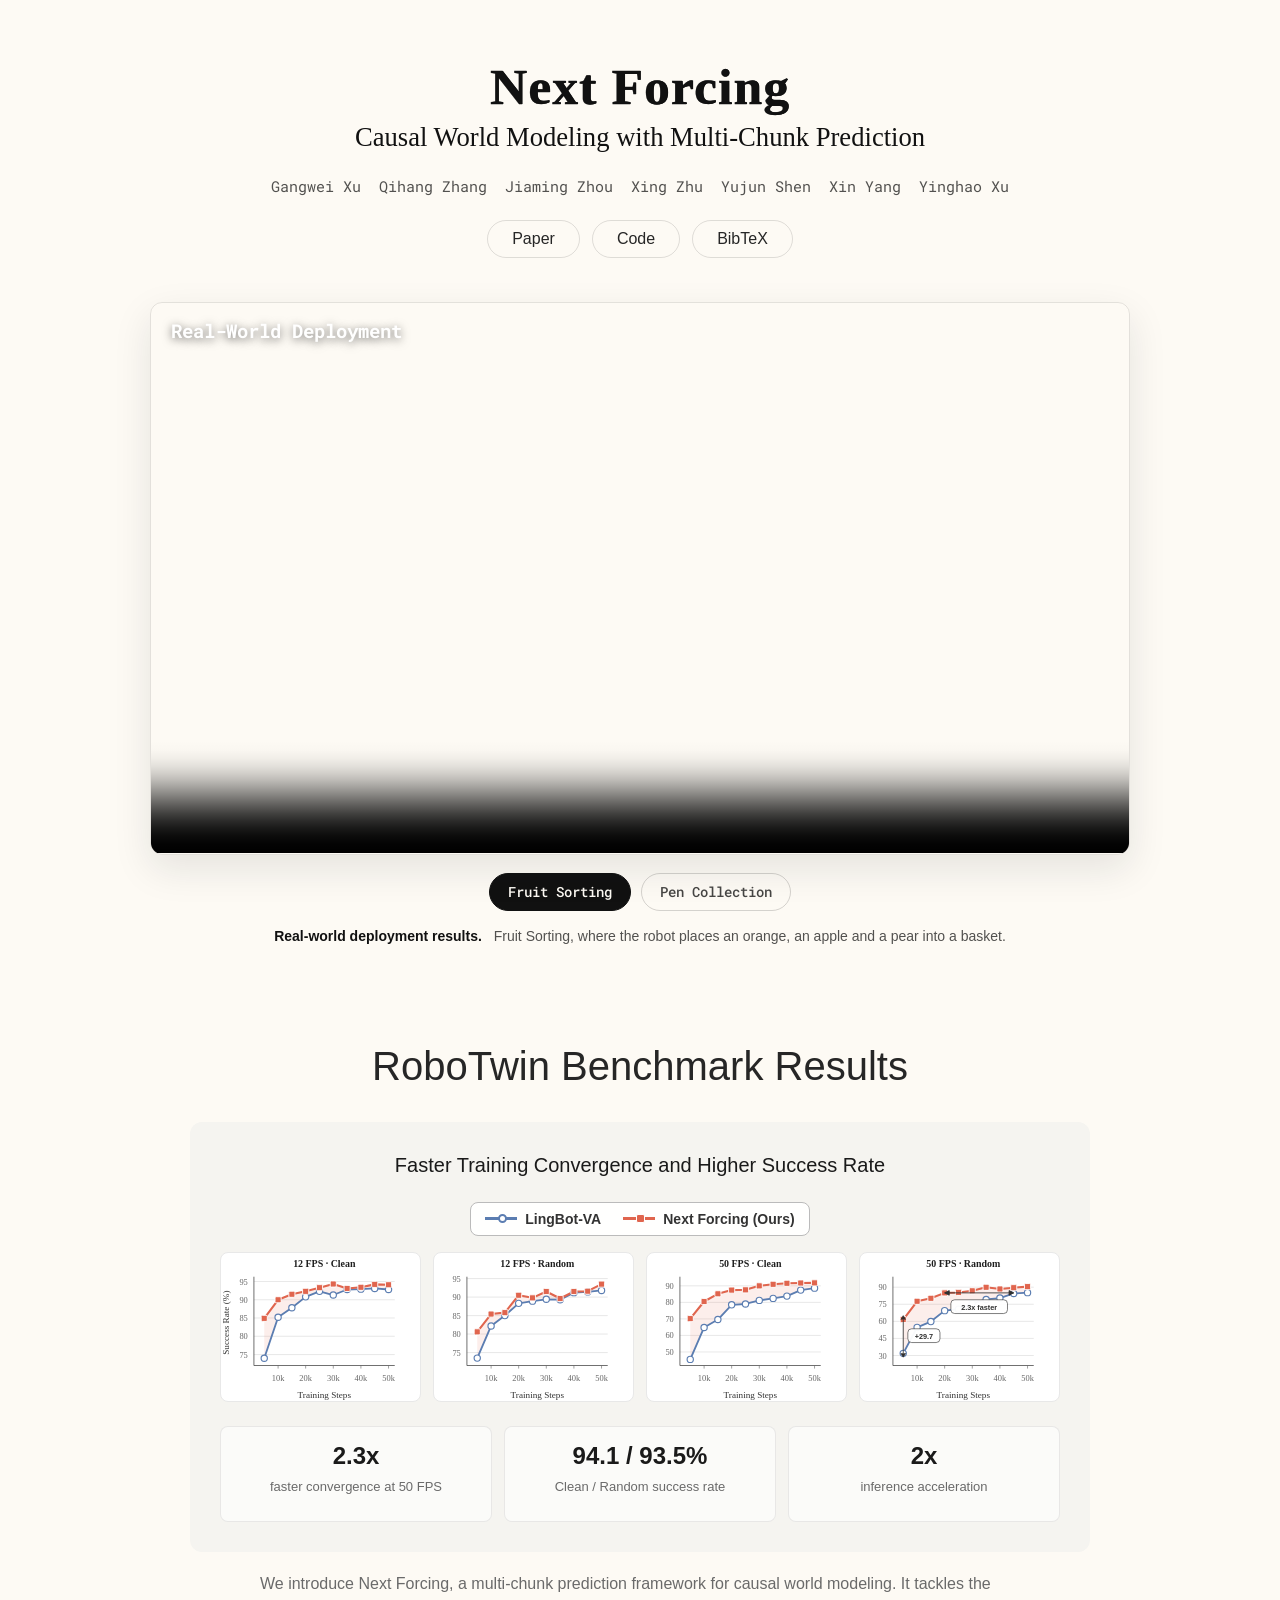
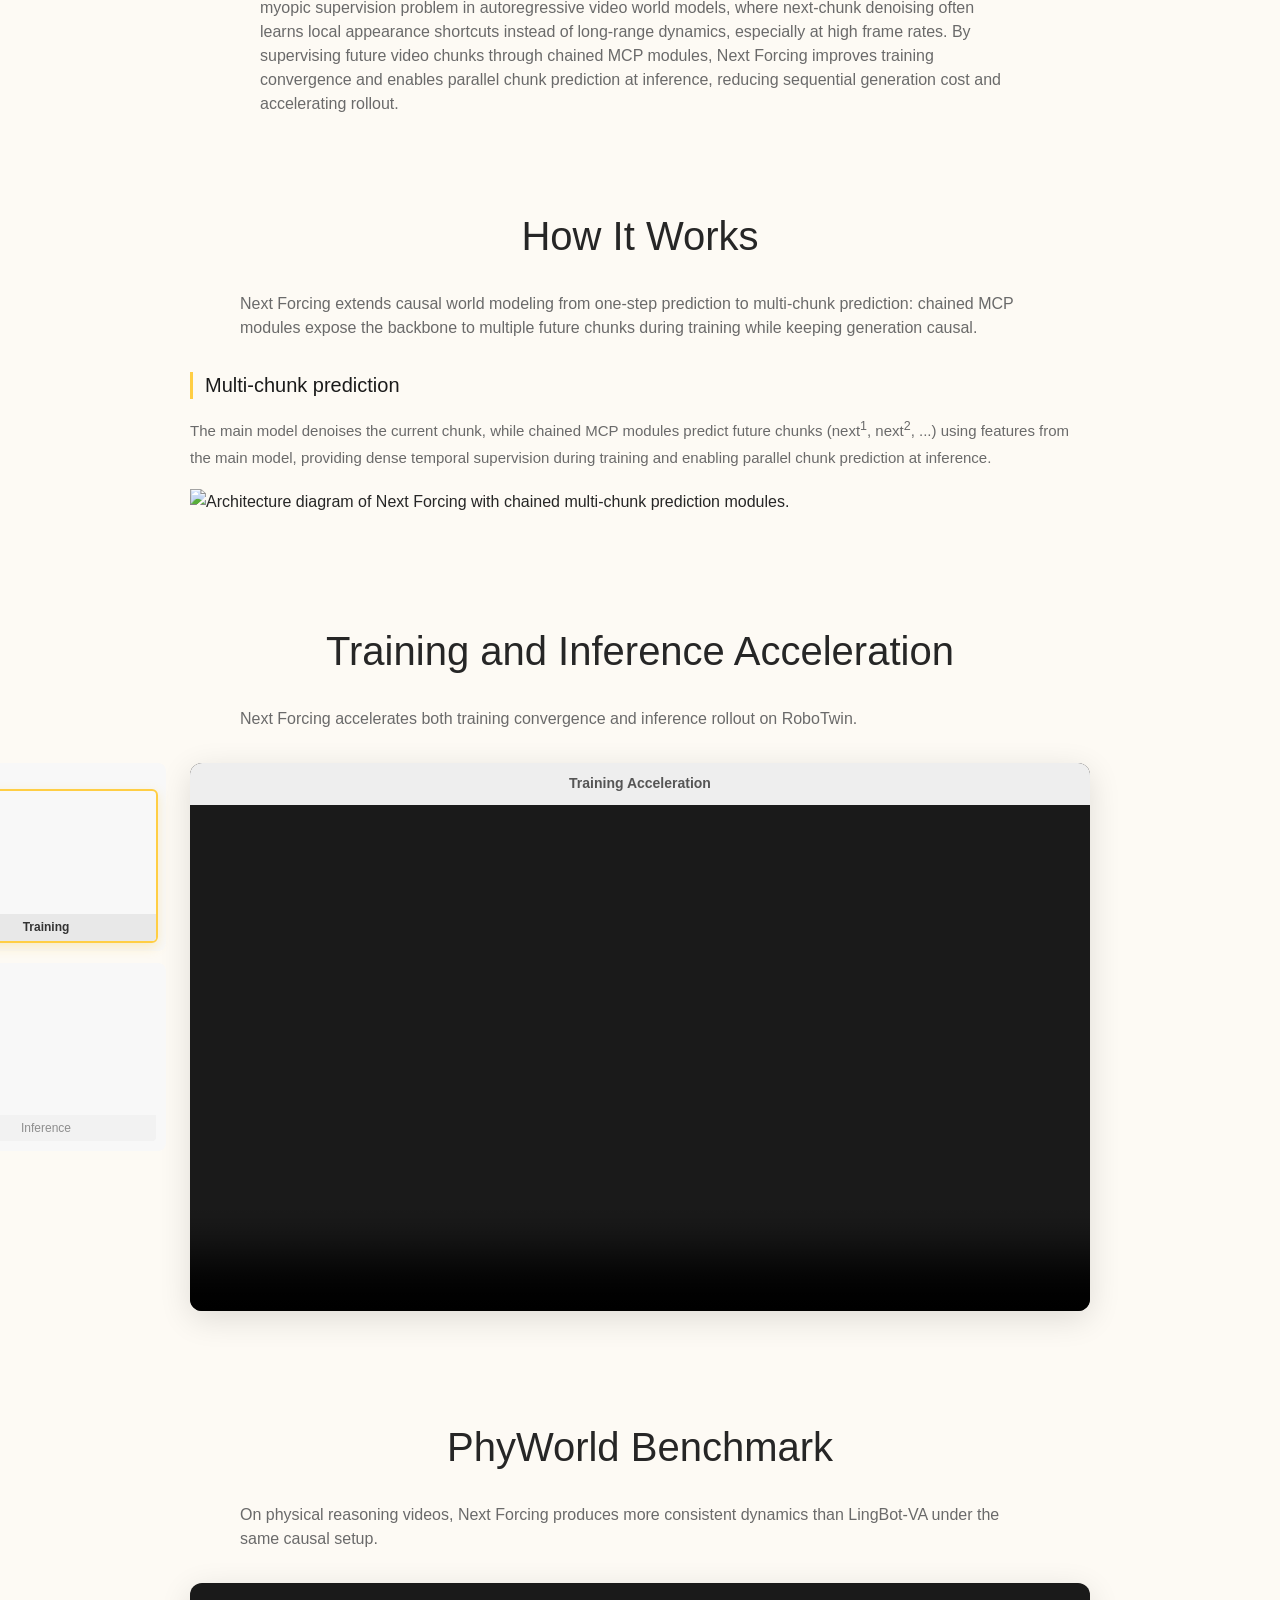
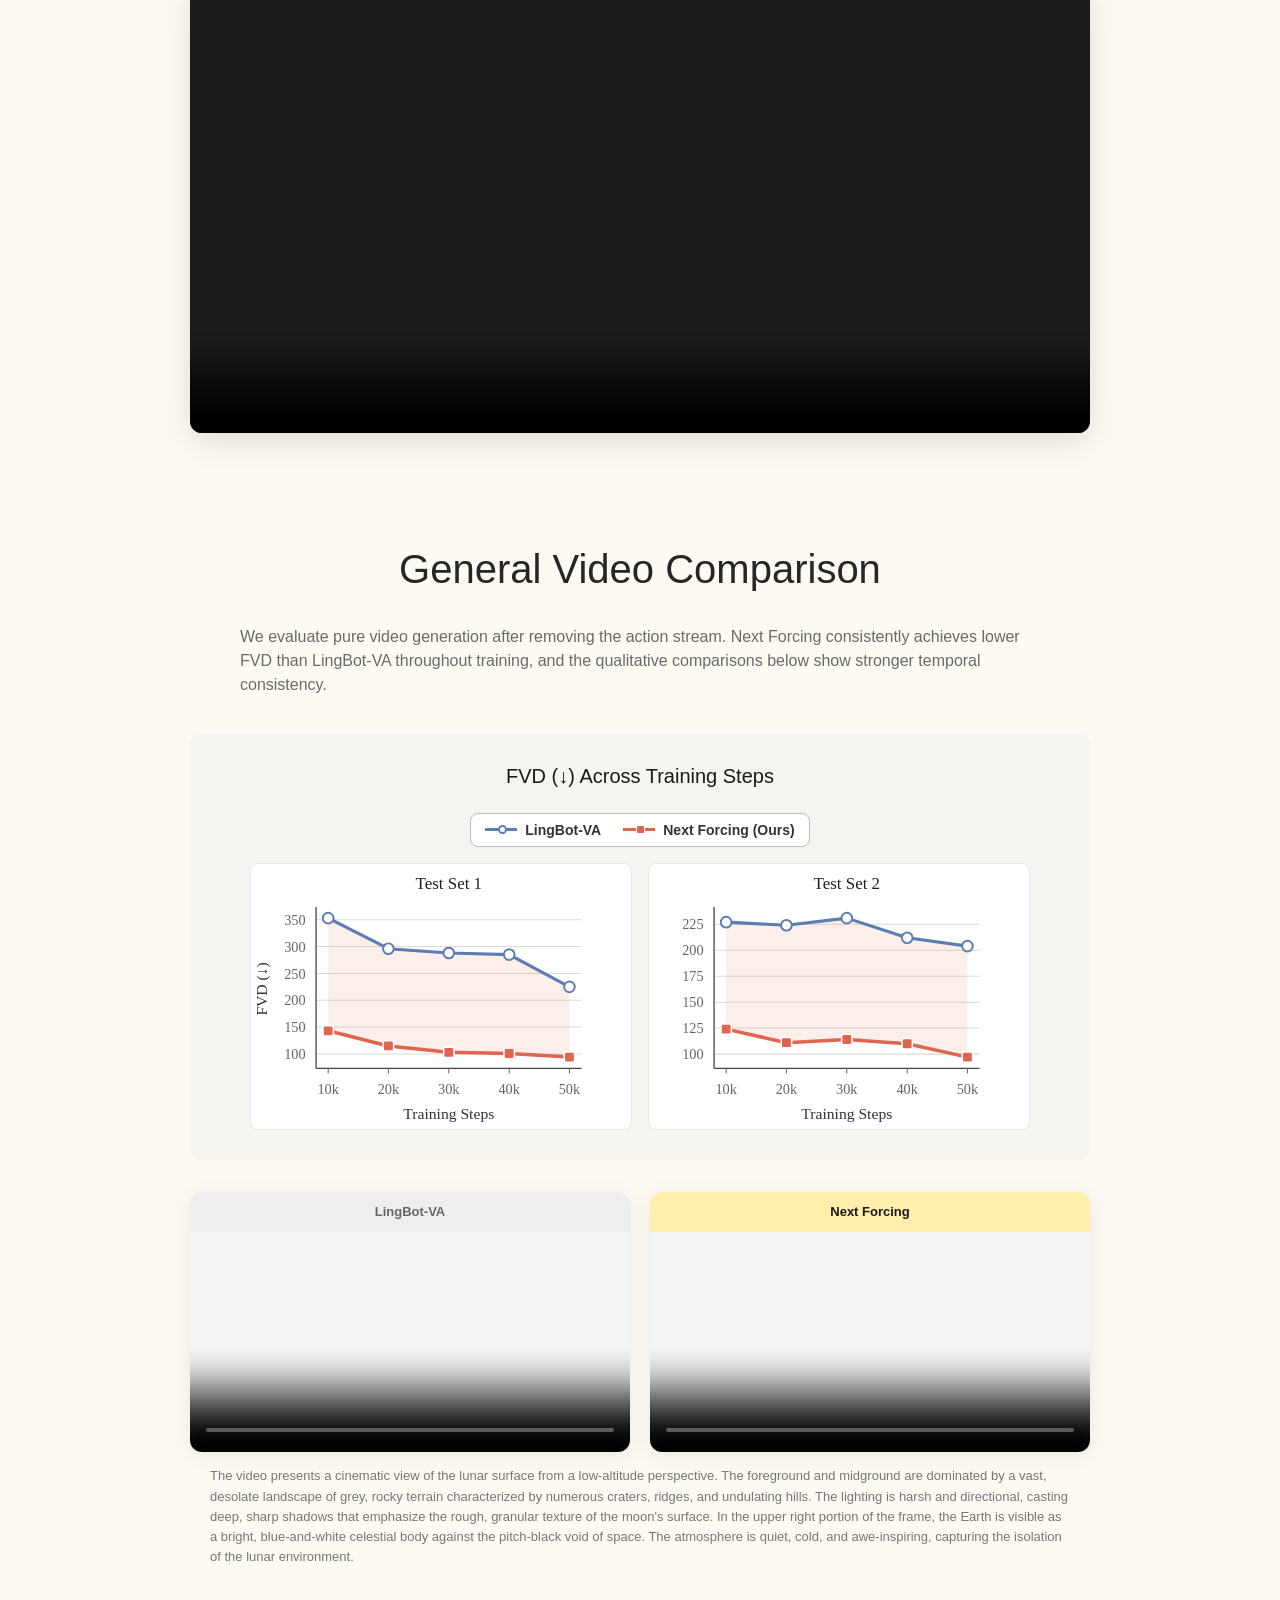
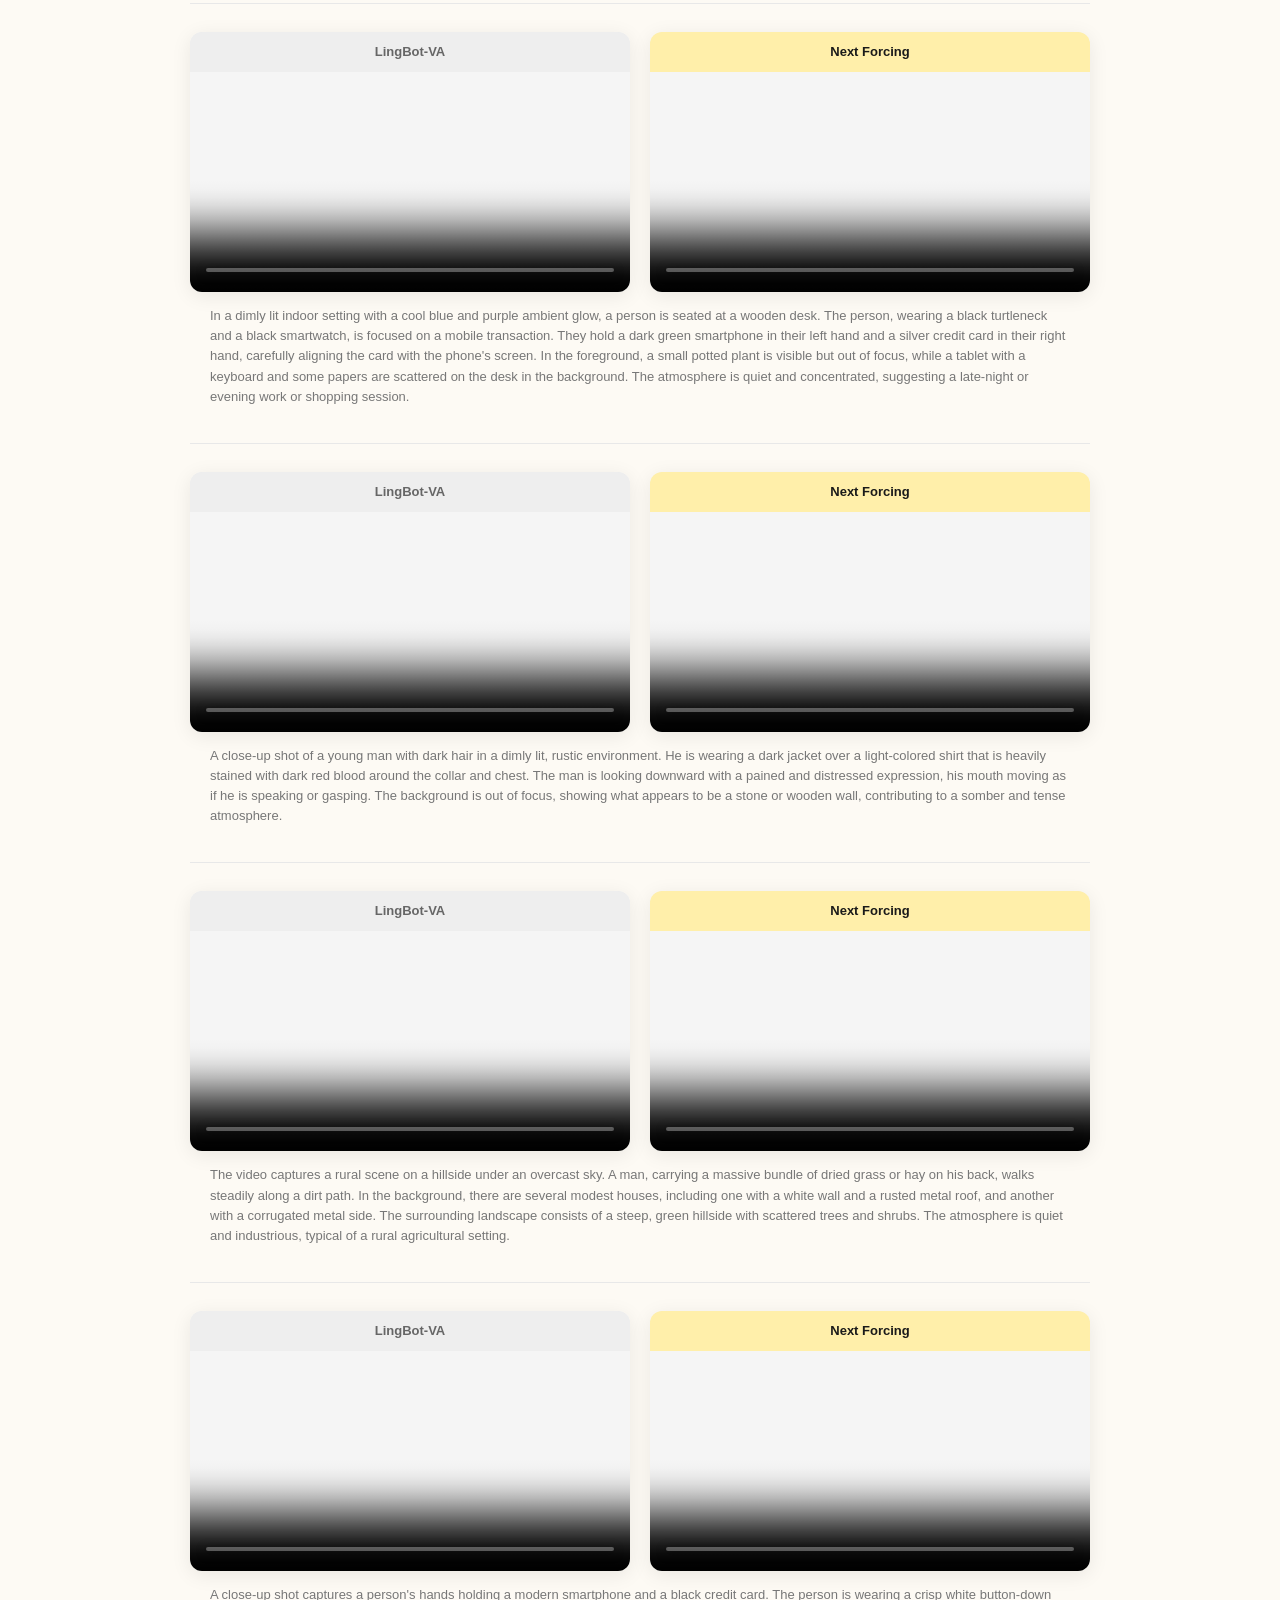
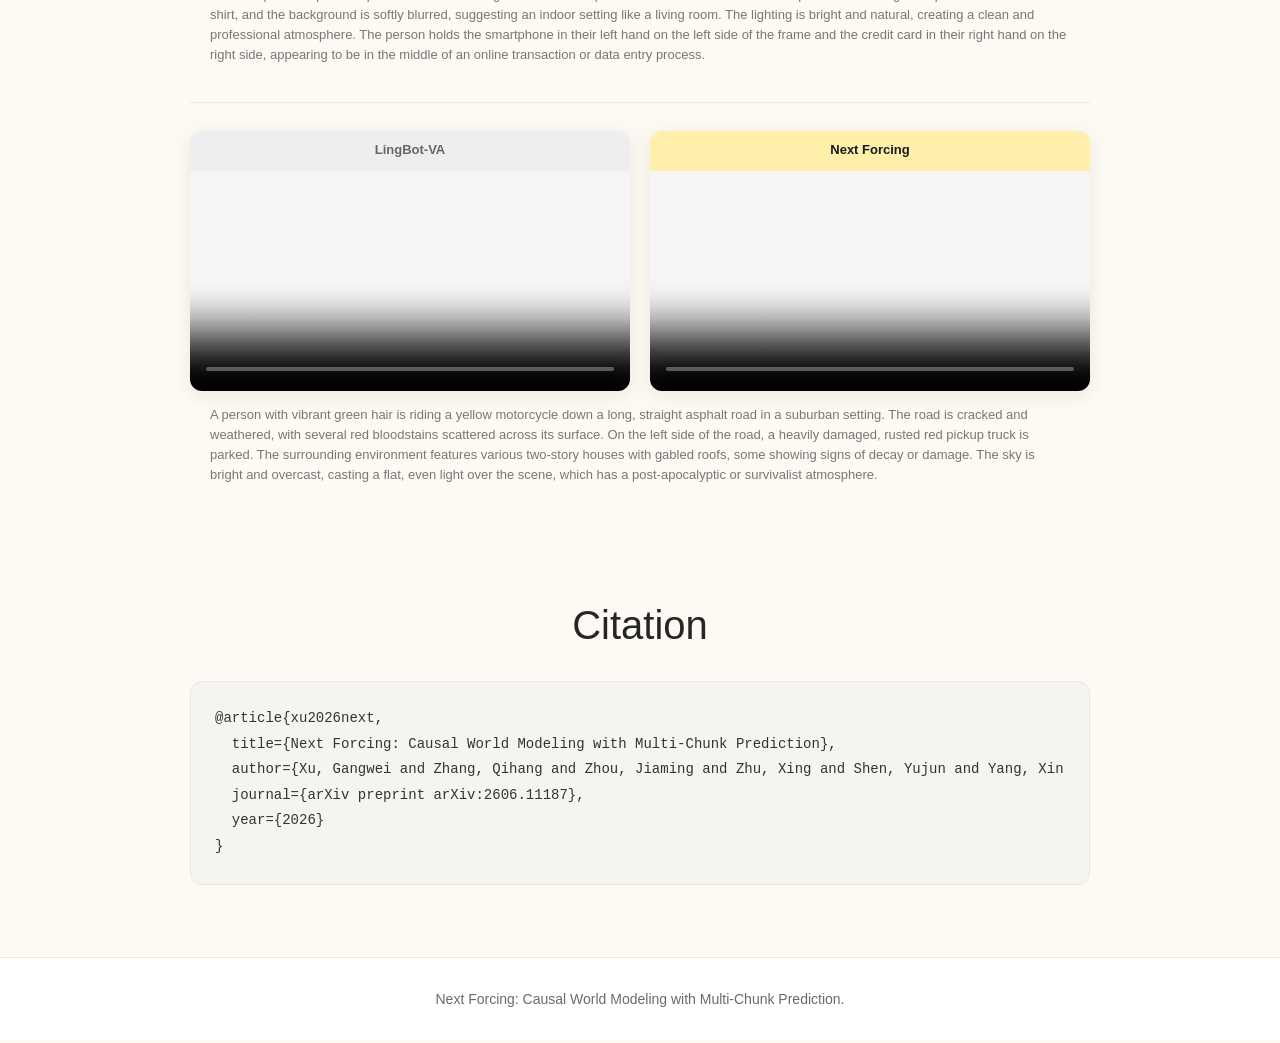
==== docs/index.html @ 6bb1e26f "Add files via upload" ====
<!doctype html>
<html lang="en">
<head>
  <meta charset="utf-8">
  <meta name="viewport" content="width=device-width, initial-scale=1">
  <title>Next Forcing: Causal World Modeling with Multi-Chunk Prediction</title>
  <meta name="description" content="Project page for Next Forcing, a multi-chunk prediction framework for causal world modeling.">
  <link rel="icon" type="image/png" href="assets/favicon.png?v=2">
  <link rel="apple-touch-icon" href="assets/favicon.png?v=2">
  <link rel="preconnect" href="https://fonts.googleapis.com">
  <link rel="preconnect" href="https://fonts.gstatic.com" crossorigin>
  <link href="https://fonts.googleapis.com/css2?family=Roboto+Mono:wght@300;400;500;600;700&display=swap" rel="stylesheet">
  <link rel="stylesheet" href="styles.css">
</head>
<body>
  <main id="top">
    <section class="hero">
      <div class="hero-shell">
        <div class="hero-copy">
          <h1 class="hero-title" aria-label="Next Forcing: Causal World Modeling with Multi-Chunk Prediction">
            <span class="hero-title-main">Next Forcing</span>
            <span class="hero-title-sub">Causal World Modeling with Multi-Chunk Prediction</span>
          </h1>
          <p class="hero-authors">
            <a href="https://gangweix.github.io/" target="_blank" rel="noopener noreferrer">Gangwei Xu</a>
            <a href="https://zqh0253.github.io/" target="_blank" rel="noopener noreferrer">Qihang Zhang</a>
            <a href="https://jiaming-zhou.github.io/" target="_blank" rel="noopener noreferrer">Jiaming Zhou</a>
            <a href="https://scholar.google.com/citations?user=Hnh87z4AAAAJ&amp;hl=en" target="_blank" rel="noopener noreferrer">Xing Zhu</a>
            <a href="https://shenyujun.github.io/" target="_blank" rel="noopener noreferrer">Yujun Shen</a>
            <a href="https://sites.google.com/view/xinyang/home" target="_blank" rel="noopener noreferrer">Xin Yang</a>
            <a href="https://justimyhxu.github.io/" target="_blank" rel="noopener noreferrer">Yinghao Xu</a>
          </p>
          <div class="hero-links" aria-label="Project links">
            <a class="nav-button" href="https://arxiv.org/pdf/2606.11187" target="_blank" rel="noopener noreferrer">Paper</a>
            <a class="nav-button" href="https://github.com/gangweix/next-forcing" target="_blank" rel="noopener noreferrer">Code</a>
            <a class="nav-button" href="#citation">BibTeX</a>
          </div>
        </div>
      </div>
    </section>

    <section class="feature-section realworld-section" id="real-world-demos">
      <div class="realworld-demo-shell">
        <figure class="realworld-demo-figure">
          <div class="realworld-video-frame">
            <div class="realworld-video-label">Real-World Deployment</div>
            <video id="realworld-demo-video" controls muted autoplay loop playsinline preload="metadata" poster="assets/posters/fruit_sorting.jpg">
              <source src="assets/videos/fruit_sorting.mp4" type="video/mp4">
            </video>
          </div>
          <figcaption class="realworld-caption">
            <div class="realworld-tabs" role="tablist" aria-label="Real-world demo selector">
              <button class="realworld-tab active" type="button" role="tab" aria-selected="true"
                data-video-src="assets/videos/fruit_sorting.mp4"
                data-video-poster="assets/posters/fruit_sorting.jpg"
                data-demo-description="Fruit Sorting, where the robot places an orange, an apple and a pear into a basket.">
                Fruit Sorting
              </button>
              <button class="realworld-tab" type="button" role="tab" aria-selected="false"
                data-video-src="assets/videos/pen_collection.mp4"
                data-video-poster="assets/posters/pen_collection.jpg"
                data-demo-description="Pen Collection, where the robot sequentially places three pens from the table into a cup.">
                Pen Collection
              </button>
            </div>
            <p>
              <span class="realworld-caption-lead">Real-world deployment results.</span>
              <span id="realworld-task-description">Fruit Sorting, where the robot places an orange, an apple and a pear into a basket.</span>
            </p>
          </figcaption>
        </figure>
      </div>
    </section>

    <section class="feature-section" id="results">
      <h2 class="section-title">RoboTwin Benchmark Results</h2>
      <div class="chart-container">
        <div class="chart-label">Faster Training Convergence and Higher Success Rate</div>
        <div class="native-curves" id="robotwin-curve-chart" role="img" aria-label="Training convergence curves comparing Next Forcing and LingBot-VA on RoboTwin."></div>
        <div class="metric-row" aria-label="RoboTwin summary metrics">
          <div>
            <strong>2.3x</strong>
            <span>faster convergence at 50 FPS</span>
          </div>
          <div>
            <strong>94.1 / 93.5%</strong>
            <span>Clean / Random success rate</span>
          </div>
          <div>
            <strong>2x</strong>
            <span>inference acceleration</span>
          </div>
        </div>
      </div>
      <p class="intro-text">
        We introduce Next Forcing, a multi-chunk prediction framework for causal world modeling. It tackles the myopic supervision problem in autoregressive video world models, where next-chunk denoising often learns local appearance shortcuts instead of long-range dynamics, especially at high frame rates. By supervising future video chunks through chained MCP modules, Next Forcing improves training convergence and enables parallel chunk prediction at inference, reducing sequential generation cost and accelerating rollout.
      </p>
    </section>

    <section class="feature-section" id="method">
      <h2 class="section-title">How It Works</h2>
      <p class="section-description">
        Next Forcing extends causal world modeling from one-step prediction to multi-chunk prediction: chained MCP modules expose the backbone to multiple future chunks during training while keeping generation causal.
      </p>

      <div class="howitworks-content">
        <div class="howitworks-subsection">
          <h3 class="howitworks-subtitle">Multi-chunk prediction</h3>
          <p class="howitworks-text">
            The main model denoises the current chunk, while chained MCP modules predict future chunks (next<sup>1</sup>, next<sup>2</sup>, ...) using features from the main model, providing dense temporal supervision during training and enabling parallel chunk prediction at inference.
          </p>
          <figure class="method-figure">
            <img src="assets/figures/next-forcing.png" alt="Architecture diagram of Next Forcing with chained multi-chunk prediction modules.">
          </figure>
        </div>
      </div>
    </section>

    <section class="feature-section" id="robotwin-demos">
      <h2 class="section-title">Training and Inference Acceleration</h2>
      <p class="section-description">
        Next Forcing accelerates both training convergence and inference rollout on RoboTwin.
      </p>

      <div class="video-carousel-side" id="robotwin-carousel">
        <div class="carousel-sidebar" aria-label="RoboTwin video selector">
          <div class="sidebar-category">
            <div class="sidebar-category-title">Training</div>
            <button class="sidebar-thumb active" type="button"
              data-video-src="assets/videos/robotwin-training.mp4"
              data-video-poster="assets/posters/robotwin-training.jpg"
              data-main-title="Training Acceleration">
              <video src="assets/videos/robotwin-training.mp4" autoplay loop muted playsinline preload="metadata" poster="assets/posters/robotwin-training.jpg"></video>
              <span class="sidebar-thumb-label">Training</span>
            </button>
          </div>
          <div class="sidebar-category">
            <div class="sidebar-category-title">Inference</div>
            <button class="sidebar-thumb" type="button"
              data-video-src="assets/videos/robotwin-inference.mp4"
              data-video-poster="assets/posters/robotwin-inference.jpg"
              data-main-title="Inference Acceleration">
              <video src="assets/videos/robotwin-inference.mp4" autoplay loop muted playsinline preload="metadata" poster="assets/posters/robotwin-inference.jpg"></video>
              <span class="sidebar-thumb-label">Inference</span>
            </button>
          </div>
        </div>

        <div class="carousel-main-side">
          <div class="video-caption" id="robotwin-main-title">Training Acceleration</div>
          <video id="robotwin-main-video" controls muted autoplay loop playsinline preload="metadata" poster="assets/posters/robotwin-training.jpg">
            <source src="assets/videos/robotwin-training.mp4" type="video/mp4">
          </video>
        </div>
      </div>
    </section>

    <section class="feature-section" id="phyworld">
      <h2 class="section-title">PhyWorld Benchmark</h2>
      <p class="section-description">
        On physical reasoning videos, Next Forcing produces more consistent dynamics than LingBot-VA under the same causal setup.
      </p>
      <div class="single-video-container">
        <video controls muted autoplay loop playsinline preload="metadata" poster="assets/posters/phyworld-benchmark-comparison.jpg">
          <source src="assets/videos/phyworld-benchmark-comparison.mp4" type="video/mp4">
        </video>
      </div>
    </section>

    <section class="feature-section" id="general-video">
      <h2 class="section-title">General Video Comparison</h2>
      <p class="section-description">
        We evaluate pure video generation after removing the action stream. Next Forcing consistently achieves lower FVD than LingBot-VA throughout training, and the qualitative comparisons below show stronger temporal consistency.
      </p>

      <div class="chart-container">
        <div class="chart-label">FVD (&darr;) Across Training Steps</div>
        <div class="native-curves native-curves-fvd" id="fvd-curve-chart" role="img" aria-label="FVD curves on two held-out general video test sets."></div>
      </div>

      <div class="general-comparison-list" id="general-comparison-list" aria-live="polite"></div>
    </section>

    <section class="feature-section citation-section" id="citation">
      <h2 class="section-title">Citation</h2>
      <div class="citation-panel">
        <pre><code>@article{xu2026next,
  title={Next Forcing: Causal World Modeling with Multi-Chunk Prediction},
  author={Xu, Gangwei and Zhang, Qihang and Zhou, Jiaming and Zhu, Xing and Shen, Yujun and Yang, Xin and Xu, Yinghao},
  journal={arXiv preprint arXiv:2606.11187},
  year={2026}
}</code></pre>
      </div>
    </section>
  </main>

  <footer class="footer">
    <p>Next Forcing: Causal World Modeling with Multi-Chunk Prediction.</p>
  </footer>

  <script src="script.js"></script>
</body>
</html>
---- docs/styles.css ----
@font-face {
  font-family: "ProjectSerif";
  src: url("assets/fonts/project-serif.woff2") format("woff2");
  font-display: swap;
  font-weight: 400;
}

:root {
  --page: rgb(253, 250, 244);
  --surface: #ffffff;
  --soft: #f5f4f0;
  --soft-2: #f8f8f8;
  --text: #262626;
  --muted: #6a6a6a;
  --line: rgba(0, 0, 0, 0.12);
  --line-soft: #e8e8e8;
  --yellow: #ffce44;
  --green: #5fbf6f;
  --shadow: 0 8px 32px rgba(0, 0, 0, 0.12);
}

* {
  box-sizing: border-box;
}

html {
  scroll-behavior: smooth;
}

body {
  margin: 0;
  background: var(--page);
  color: var(--text);
  font: 16px/1.6 -apple-system, BlinkMacSystemFont, "Segoe UI", Roboto, Helvetica, Arial, sans-serif;
  letter-spacing: 0;
}

img,
video {
  max-width: 100%;
}

button,
a {
  -webkit-tap-highlight-color: transparent;
}

button {
  font: inherit;
}

a {
  color: inherit;
}

.hero {
  display: flex;
  align-items: center;
  justify-content: center;
  padding: 58px 32px 18px;
  background: var(--page);
}

.hero-shell {
  width: min(1180px, 100%);
  display: flex;
  flex-direction: column;
  align-items: center;
}

.hero-copy {
  width: 100%;
  max-width: 980px;
  text-align: center;
}

h1,
h2,
h3,
p,
figure {
  margin: 0;
}

h1 {
  margin: 0;
}

.hero-title {
  max-width: 980px;
  margin: 0 auto;
  color: #111;
  font-family: "ProjectSerif", Georgia, serif;
  font-weight: 400;
  line-height: 1.12;
  letter-spacing: 0;
  overflow-wrap: normal;
  word-break: normal;
}

.hero-title-main,
.hero-title-sub {
  display: block;
}

.hero-title-main {
  display: block;
  font-size: clamp(34px, 4vw, 54px);
  font-weight: 900;
  line-height: 1.12;
  letter-spacing: 0.025em;
  -webkit-text-stroke: 0.3px currentColor;
  text-shadow: 0.012em 0 0 currentColor;
  white-space: nowrap;
}

.hero-title-sub {
  display: block;
  margin-top: 8px;
  color: #111;
  font-size: clamp(20px, 2.08vw, 35px);
  font-weight: 400;
  line-height: 1.12;
  white-space: nowrap;
}

.hero-authors {
  display: flex;
  flex-wrap: wrap;
  justify-content: center;
  gap: 4px 18px;
  max-width: 980px;
  margin: 22px auto 0;
  color: rgba(0, 0, 0, 0.68);
  font-family: "Roboto Mono", "SFMono-Regular", Consolas, "Liberation Mono", Menlo, monospace;
  font-size: 15px;
  line-height: 1.55;
}

.hero-authors a {
  color: rgba(0, 0, 0, 0.68);
  text-decoration: none;
}

.hero-authors a:hover,
.hero-authors a:focus-visible {
  color: #111;
  text-decoration: underline;
  text-underline-offset: 3px;
}

.hero-links {
  display: flex;
  flex-wrap: wrap;
  justify-content: center;
  gap: 12px;
  margin: 22px auto 0;
}

.nav-button {
  min-height: 38px;
  display: inline-flex;
  align-items: center;
  justify-content: center;
  padding: 8px 24px;
  border: 1px solid var(--line);
  border-radius: 999px;
  background: transparent;
  color: var(--text);
  font-size: 16px;
  font-weight: 400;
  line-height: 1;
  text-decoration: none;
  transition: background 0.25s ease, border-color 0.25s ease, color 0.25s ease;
}

.nav-button:hover,
.nav-button:focus-visible {
  background: #eff1f9;
  border-color: transparent;
  outline: none;
}

.nav-button.disabled {
  color: #8b8b8b;
  cursor: default;
  pointer-events: none;
}


.feature-section.realworld-section {
  padding-top: 26px;
  padding-bottom: 44px;
}


.realworld-demo-shell {
  max-width: 980px;
  margin: 0 auto;
}

.realworld-tabs {
  display: flex;
  flex-wrap: wrap;
  justify-content: center;
  gap: 10px;
  margin-bottom: 14px;
}

.realworld-tab {
  min-height: 38px;
  padding: 8px 18px;
  border: 1px solid rgba(0, 0, 0, 0.16);
  border-radius: 999px;
  background: transparent;
  color: rgba(0, 0, 0, 0.72);
  font-family: "Roboto Mono", "SFMono-Regular", Consolas, "Liberation Mono", Menlo, monospace;
  font-size: 14px;
  font-weight: 500;
  line-height: 1;
  cursor: pointer;
  transition: background 0.2s ease, border-color 0.2s ease, color 0.2s ease;
}

.realworld-tab:hover,
.realworld-tab:focus-visible {
  border-color: #111;
  color: #111;
  outline: none;
}

.realworld-tab.active {
  border-color: #111;
  background: #111;
  color: rgb(253, 250, 244);
}

.realworld-demo-figure {
  margin: 0;
}

.realworld-video-frame {
  position: relative;
  overflow: hidden;
  border: 1px solid rgba(0, 0, 0, 0.1);
  border-radius: 12px;
  background: transparent;
  box-shadow: 0 14px 38px rgba(20, 28, 38, 0.1);
}

.realworld-video-frame video {
  width: 100%;
  aspect-ratio: 16 / 9;
  display: block;
  object-fit: cover;
  background: transparent;
}

.realworld-video-label {
  position: absolute;
  top: 18px;
  left: 20px;
  z-index: 2;
  color: #fff;
  font-family: "Roboto Mono", "SFMono-Regular", Consolas, "Liberation Mono", Menlo, monospace;
  font-size: clamp(15px, 1.45vw, 20px);
  font-weight: 700;
  line-height: 1.15;
  letter-spacing: 0;
  text-shadow: 0 2px 10px rgba(0, 0, 0, 0.58);
  pointer-events: none;
}

.realworld-caption {
  max-width: 900px;
  margin: 18px auto 0;
  color: rgba(0, 0, 0, 0.68);
  font-size: 14px;
  line-height: 1.65;
  text-align: center;
}

.realworld-caption p {
  margin: 0;
  text-align: center;
}

.realworld-caption-lead {
  color: #111;
  font-weight: 600;
}

.realworld-caption strong {
  color: #111;
  font-weight: 600;
}

.realworld-caption p span + span {
  margin-left: 8px;
}

.single-video-container video,
.video-comparison-item video {
  width: 100%;
  display: block;
}

.intro-text {
  max-width: 800px;
  margin: 0 auto;
  padding: 0 20px;
  color: var(--muted);
  font-size: 16px;
  line-height: 24px;
  text-align: left;
}

#results .intro-text {
  margin-top: 20px;
}

#results {
  padding-top: 46px;
  padding-bottom: 48px;
}

#method {
  padding-top: 44px;
}

#robotwin-demos,
#phyworld,
#general-video {
  padding-top: 52px;
}

.feature-section {
  max-width: 1400px;
  margin: 0 auto;
  padding: 56px 20px;
}

.section-title {
  margin-bottom: 28px;
  color: var(--text);
  font-size: clamp(28px, 4vw, 40px);
  font-weight: 500;
  line-height: 1.4;
  text-align: center;
}

.section-description {
  max-width: 800px;
  margin: 0 auto 32px;
  color: var(--muted);
  font-size: 16px;
  line-height: 24px;
  text-align: left;
}

.video-carousel-side {
  position: relative;
  max-width: 900px;
  margin: 0 auto;
}

.carousel-sidebar {
  position: absolute;
  right: calc(100% + 24px);
  top: 0;
  width: 240px;
  display: flex;
  flex-direction: column;
  gap: 12px;
}

.sidebar-category {
  padding: 8px;
  border-radius: 8px;
  background: var(--soft-2);
}

.sidebar-category-title {
  margin-bottom: 6px;
  color: var(--muted);
  font-size: 10px;
  font-weight: 500;
  letter-spacing: 0.03em;
  line-height: 1.2;
  text-transform: uppercase;
}

.sidebar-thumb {
  width: 100%;
  display: block;
  overflow: hidden;
  padding: 0;
  border: 2px solid transparent;
  border-radius: 6px;
  background: transparent;
  cursor: pointer;
  opacity: 0.72;
  text-align: inherit;
  transition: border-color 0.25s ease, opacity 0.25s ease, transform 0.25s ease, box-shadow 0.25s ease;
}

.sidebar-thumb:hover,
.sidebar-thumb:focus-visible {
  opacity: 0.95;
  outline: none;
  transform: scale(1.01);
}

.sidebar-thumb.active {
  border-color: var(--yellow);
  opacity: 1;
  box-shadow: 0 4px 12px rgba(255, 206, 68, 0.3);
}

.sidebar-thumb video {
  width: 100%;
  aspect-ratio: 16 / 9;
  display: block;
  object-fit: cover;
  pointer-events: none;
}

.sidebar-thumb-label {
  display: block;
  padding: 6px 4px;
  background: #f0f0f0;
  color: #666;
  font-size: 12px;
  line-height: 1.2;
  text-align: center;
  white-space: nowrap;
}

.sidebar-thumb.active .sidebar-thumb-label {
  background: #e8e8e8;
  color: #333;
  font-weight: 600;
}

.carousel-main-side,
.single-video-container {
  overflow: hidden;
  border-radius: 12px;
  background: #1a1a1a;
  box-shadow: var(--shadow);
}

.carousel-main-side video {
  width: 100%;
  aspect-ratio: 16 / 9;
  display: block;
  object-fit: cover;
}

.video-caption {
  min-height: 42px;
  display: flex;
  align-items: center;
  justify-content: center;
  padding: 8px 16px;
  background: #eee;
  color: #555;
  font-size: 14px;
  font-weight: 600;
  line-height: 1.35;
  text-align: center;
}

.single-video-container {
  max-width: 900px;
  margin: 0 auto;
}

.single-video-container video {
  height: auto;
  aspect-ratio: auto;
  object-fit: contain;
}

.chart-container {
  max-width: 900px;
  margin: 36px auto 0;
  padding: 30px;
  border-radius: 12px;
  background: var(--soft);
}

#results .chart-container {
  margin-top: 0;
}

.chart-label {
  margin-bottom: 24px;
  color: #1a1a1a;
  font-size: 20px;
  font-weight: 500;
  line-height: 1.3;
  text-align: center;
}

.chart-figure {
  overflow: hidden;
  border-radius: 8px;
  background: #fff;
}

.chart-figure.narrow {
  max-width: 760px;
  margin: 0 auto;
}

.chart-figure img {
  width: 100%;
  display: block;
}

.native-curves {
  display: grid;
  gap: 16px;
}

.curve-top-legend {
  justify-self: center;
  display: flex;
  align-items: center;
  justify-content: center;
  flex-wrap: wrap;
  gap: 22px;
  padding: 8px 14px;
  border: 1px solid #bbb;
  border-radius: 8px;
  background: rgba(255, 255, 255, 0.96);
  color: #333;
  font: 700 14px -apple-system, BlinkMacSystemFont, "Segoe UI", sans-serif;
}

.curve-top-legend span {
  position: relative;
  display: inline-flex;
  align-items: center;
  gap: 8px;
}

.legend-line {
  width: 32px;
  height: 0;
  display: inline-block;
  border-top: 3px solid;
}

.legend-line-base {
  border-color: #5b7db1;
}

.legend-line-ours {
  border-color: #e0654e;
}

.legend-dot {
  position: absolute;
  left: 13px;
  width: 9px;
  height: 9px;
  background: #fff;
}

.legend-dot-base {
  border: 2px solid #5b7db1;
  border-radius: 50%;
}

.legend-dot-ours {
  border: 1.5px solid #fff;
  border-radius: 2px;
  background: #e0654e;
}

.curve-panel-grid {
  display: grid;
  grid-template-columns: repeat(4, minmax(0, 1fr));
  gap: 12px;
}

.native-curves-fvd {
  max-width: 780px;
  margin: 0 auto;
}

.native-curves-fvd .curve-panel-grid {
  grid-template-columns: repeat(2, minmax(0, 1fr));
  gap: 16px;
}

.curve-panel {
  width: 100%;
  display: block;
  overflow: visible;
  border: 1px solid var(--line-soft);
  border-radius: 8px;
  background: #fff;
  color: #333;
  font-family: Georgia, "Times New Roman", serif;
}

.curve-title {
  fill: #1f1f1f;
  font-size: 13px;
  font-weight: 700;
  text-anchor: middle;
}

.fvd-curve-title {
  font-weight: 500;
}

.curve-grid-line {
  stroke: #d9d9d9;
  stroke-width: 0.8;
}

.curve-axis {
  stroke: #444;
  stroke-width: 1;
}

.curve-x-tick {
  stroke: #666;
  stroke-width: 0.8;
}

.curve-y-tick {
  fill: #666;
  font-size: 11px;
  text-anchor: end;
}

.curve-x-label {
  fill: #666;
  font-size: 11px;
  text-anchor: middle;
}

.curve-axis-label-x,
.curve-axis-label-y {
  fill: #333;
  font-size: 12px;
  text-anchor: middle;
}

.curve-gap {
  fill: rgba(224, 101, 78, 0.11);
}

.curve-line-base,
.curve-line-ours {
  fill: none;
  stroke-linecap: round;
  stroke-linejoin: round;
}

.curve-line-base {
  stroke: #5b7db1;
  stroke-width: 2.4;
}

.curve-line-ours {
  stroke: #e0654e;
  stroke-width: 2.7;
}

.curve-marker-base {
  fill: #fff;
  stroke: #5b7db1;
  stroke-width: 1.5;
}

.curve-marker-ours {
  fill: #e0654e;
  stroke: #fff;
  stroke-width: 1.2;
}

.curve-annotation line,
.curve-annotation path {
  fill: #2f2f2f;
  stroke: #2f2f2f;
  stroke-width: 1.1;
}

.curve-annotation rect {
  fill: rgba(255, 255, 255, 0.96);
  stroke: #2f2f2f;
  stroke-width: 0.8;
}

.curve-annotation text {
  fill: #2f2f2f;
  font: 700 9.5px -apple-system, BlinkMacSystemFont, "Segoe UI", sans-serif;
  text-anchor: middle;
}

.metric-row {
  display: grid;
  grid-template-columns: repeat(3, minmax(0, 1fr));
  gap: 12px;
  margin-top: 24px;
}

.metric-row div {
  min-height: 96px;
  padding: 16px;
  border: 1px solid rgba(0, 0, 0, 0.08);
  border-radius: 8px;
  background: rgba(255, 255, 255, 0.62);
  text-align: center;
}

.metric-row strong {
  display: block;
  color: #1a1a1a;
  font-size: 24px;
  font-weight: 600;
  line-height: 1.1;
  font-variant-numeric: tabular-nums;
}

.metric-row span {
  display: block;
  margin-top: 8px;
  color: var(--muted);
  font-size: 13px;
  line-height: 1.35;
}

.howitworks-content {
  max-width: 900px;
  margin: 0 auto;
}

.howitworks-subsection {
  margin-bottom: 42px;
}

.howitworks-subsection:last-child {
  margin-bottom: 0;
}

.howitworks-subtitle {
  margin-bottom: 16px;
  padding-left: 12px;
  border-left: 3px solid var(--yellow);
  color: #1a1a1a;
  font-size: 20px;
  font-weight: 500;
  line-height: 1.35;
}

.howitworks-text {
  margin-bottom: 18px;
  color: var(--muted);
  font-size: 15px;
  line-height: 1.8;
}

.method-figure {
  overflow: hidden;
  border-radius: 0;
  background: transparent;
}

.method-figure img {
  width: 100%;
  display: block;
}

.general-comparison-list {
  max-width: 900px;
  margin: 32px auto 0;
  display: grid;
  gap: 36px;
}

.general-case {
  padding-top: 28px;
  border-top: 1px solid var(--line-soft);
}

.general-case:first-child {
  padding-top: 0;
  border-top: 0;
}

.video-comparison {
  display: flex;
  gap: 20px;
}

.video-comparison-item {
  flex: 1;
  overflow: hidden;
  border-radius: 12px;
  background: #f5f5f5;
  box-shadow: 0 4px 20px rgba(0, 0, 0, 0.08);
}

.video-comparison-label {
  min-height: 40px;
  display: flex;
  align-items: center;
  justify-content: center;
  padding: 6px 16px;
  background: #eee;
  color: #666;
  font-size: 13px;
  font-weight: 600;
  line-height: 1.25;
  text-align: center;
}

.video-comparison-label.ours-label {
  background: #ffefaa;
  color: #1a1a1a;
}

.video-comparison-item video {
  height: auto;
  aspect-ratio: auto;
  object-fit: contain;
}

.prompt-text {
  max-width: 860px;
  margin: 14px auto 0;
  color: #777;
  font-size: 13px;
  line-height: 1.55;
  text-align: left;
}

.citation-section {
  padding-bottom: 72px;
}

.citation-panel {
  max-width: 900px;
  margin: 0 auto;
  padding: 24px;
  overflow: hidden;
  border: 1px solid var(--line-soft);
  border-radius: 12px;
  background: var(--soft);
}

.citation-panel pre {
  margin: 0;
  overflow-x: auto;
}

.citation-panel code {
  color: #333;
  font: 14px/1.65 "SFMono-Regular", Consolas, "Liberation Mono", Menlo, monospace;
  white-space: pre;
}

.footer {
  padding: 30px 20px;
  border-top: 1px solid var(--line-soft);
  background: var(--surface);
  color: var(--muted);
  font-size: 14px;
  text-align: center;
}

@media (max-width: 1200px) {
  .video-carousel-side {
    max-width: 700px;
  }

  .carousel-sidebar {
    position: static;
    width: 100%;
    flex-direction: row;
    flex-wrap: wrap;
    justify-content: center;
    gap: 15px;
    margin-bottom: 20px;
  }

  .sidebar-category {
    flex: 0 1 250px;
  }
}

@media (max-width: 768px) {
  .hero {
    padding: 36px 20px 18px;
  }

  .hero-title-sub {
    white-space: normal;
  }

  .hero-links {
    gap: 10px;
    margin-bottom: 0;
  }

  .nav-button {
    min-height: 42px;
    padding: 12px 18px;
    font-size: 14px;
  }

  .intro-text {
    margin-top: 0;
    font-size: 14px;
  }

  .feature-section.realworld-section {
    padding-top: 22px;
    padding-bottom: 38px;
  }

  .realworld-tabs {
    justify-content: flex-start;
    overflow-x: auto;
    padding-bottom: 4px;
    -webkit-overflow-scrolling: touch;
  }

  .realworld-tab {
    flex: 0 0 auto;
  }

  .realworld-caption {
    font-size: 13px;
  }

  .realworld-caption p span + span {
    margin-left: 8px;
    margin-top: 0;
  }


  .feature-section {
    padding: 44px 20px;
  }

  #results,
  #method,
  #robotwin-demos,
  #phyworld,
  #general-video {
    padding-top: 38px;
  }

  .section-title {
    margin-bottom: 24px;
    line-height: 1.25;
  }

  .section-description {
    margin-bottom: 30px;
    font-size: 14px;
  }

  .carousel-sidebar {
    flex-wrap: nowrap;
    justify-content: flex-start;
    overflow-x: auto;
    padding-bottom: 8px;
    -webkit-overflow-scrolling: touch;
  }

  .sidebar-category {
    flex: 0 0 170px;
    padding: 10px;
    border: 1px solid #eee;
    background: #fff;
  }

  .chart-container {
    margin-top: 36px;
    padding: 20px;
  }

  .curve-panel-grid {
    grid-template-columns: repeat(2, minmax(0, 1fr));
  }

  .metric-row {
    grid-template-columns: 1fr;
  }

  .video-comparison {
    flex-direction: column;
  }

  .prompt-text {
    font-size: 12px;
  }
}

@media (max-width: 520px) {
  .hero {
    padding-left: 14px;
    padding-right: 14px;
  }

  .hero-authors {
    font-size: 14px;
    gap: 3px 12px;
  }

  .hero-links {
    width: 100%;
  }

  .nav-button {
    flex: 1 1 120px;
  }

  .feature-section {
    padding-left: 14px;
    padding-right: 14px;
  }

  .chart-container {
    padding: 16px;
  }

  .curve-panel-grid {
    grid-template-columns: 1fr;
  }

  .native-curves-fvd .curve-panel-grid {
    grid-template-columns: 1fr;
  }

  .citation-panel {
    padding: 18px;
  }

  .method-figure {
    overflow-x: auto;
    -webkit-overflow-scrolling: touch;
  }

  .method-figure img {
    width: 680px;
    max-width: none;
  }
}
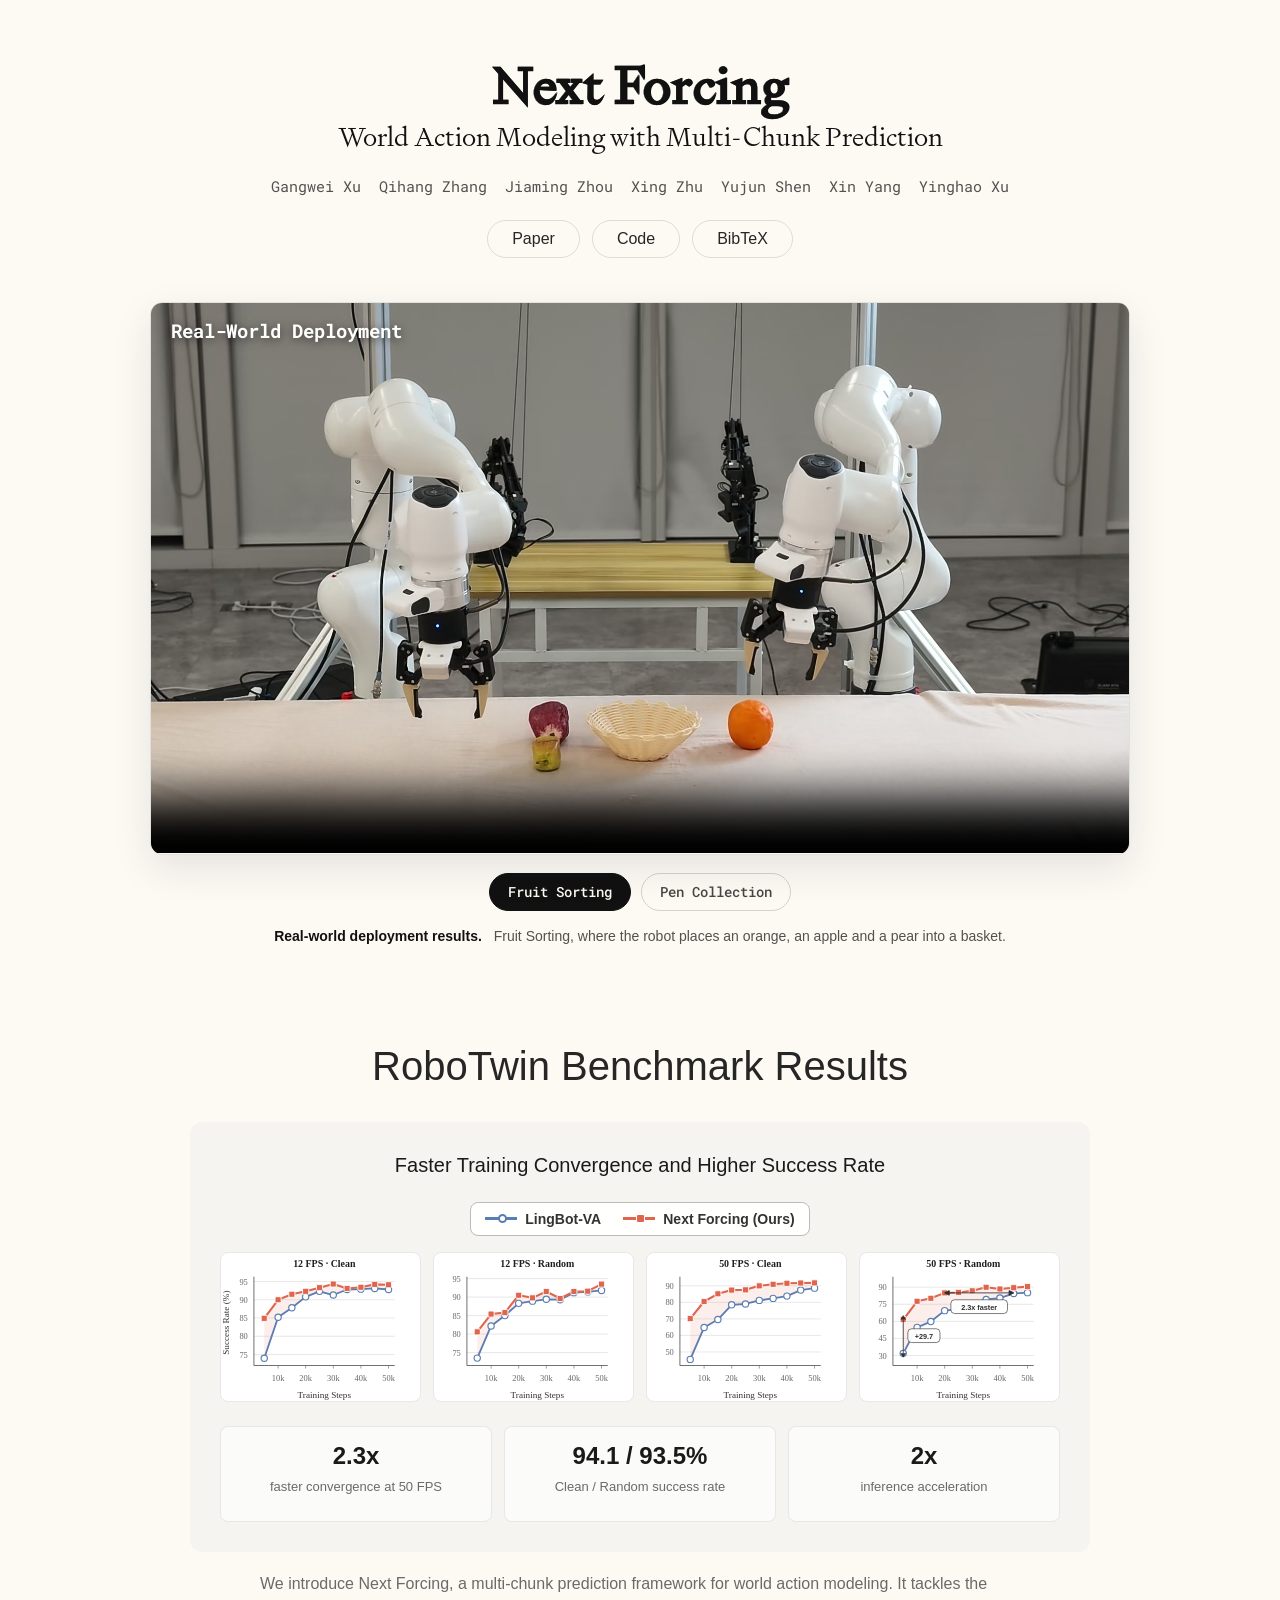
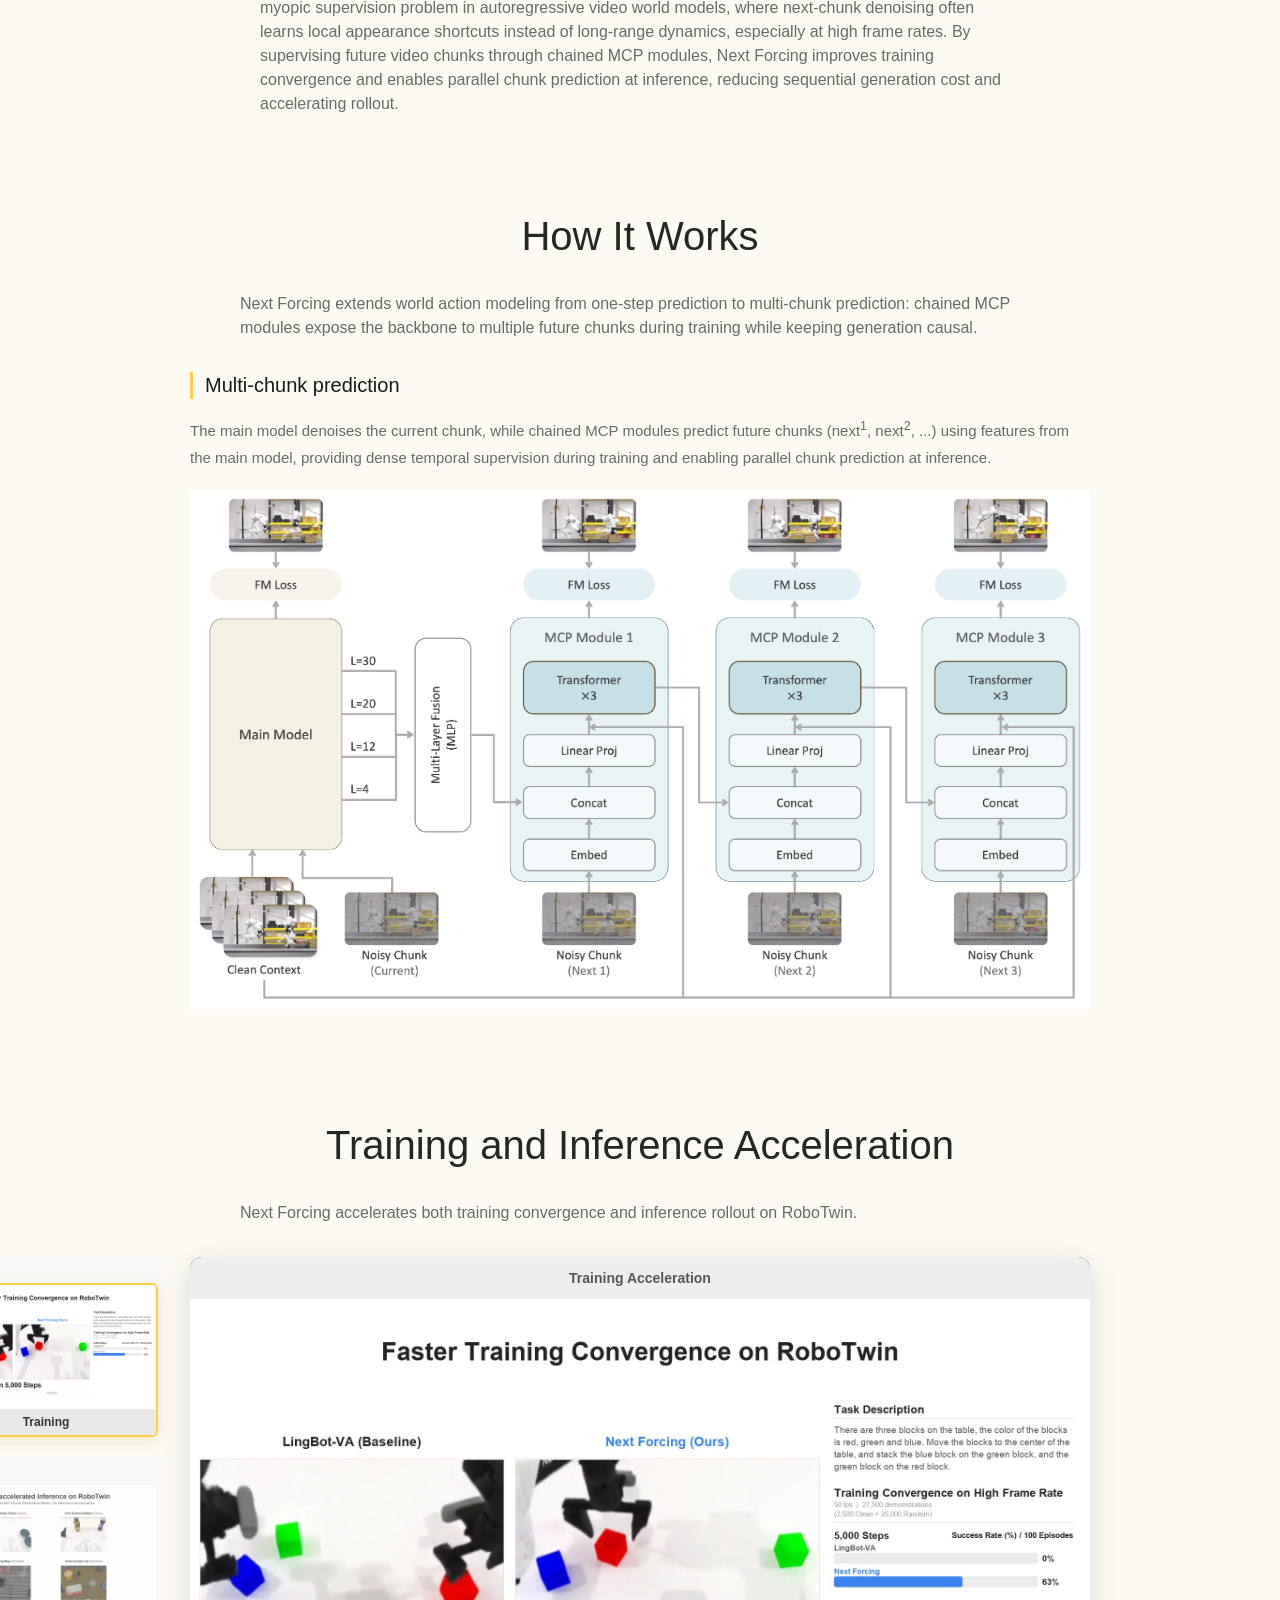
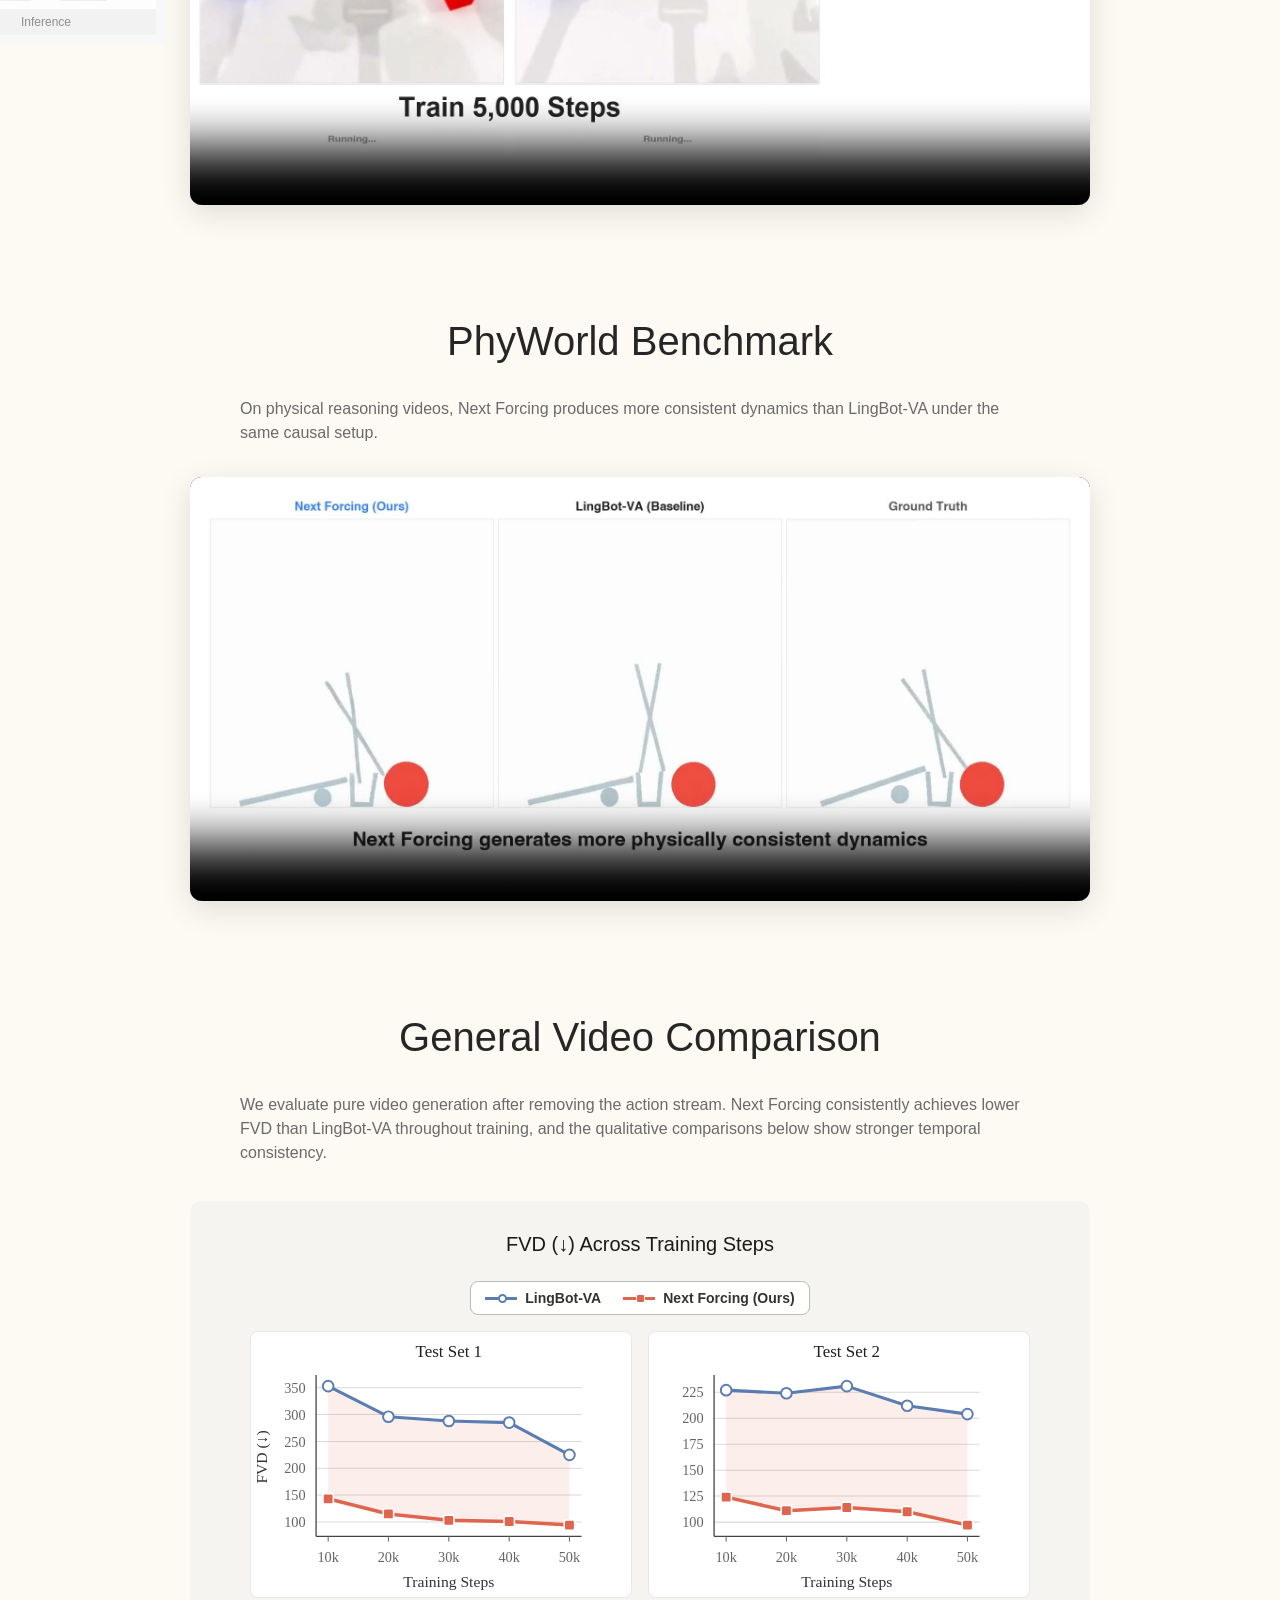
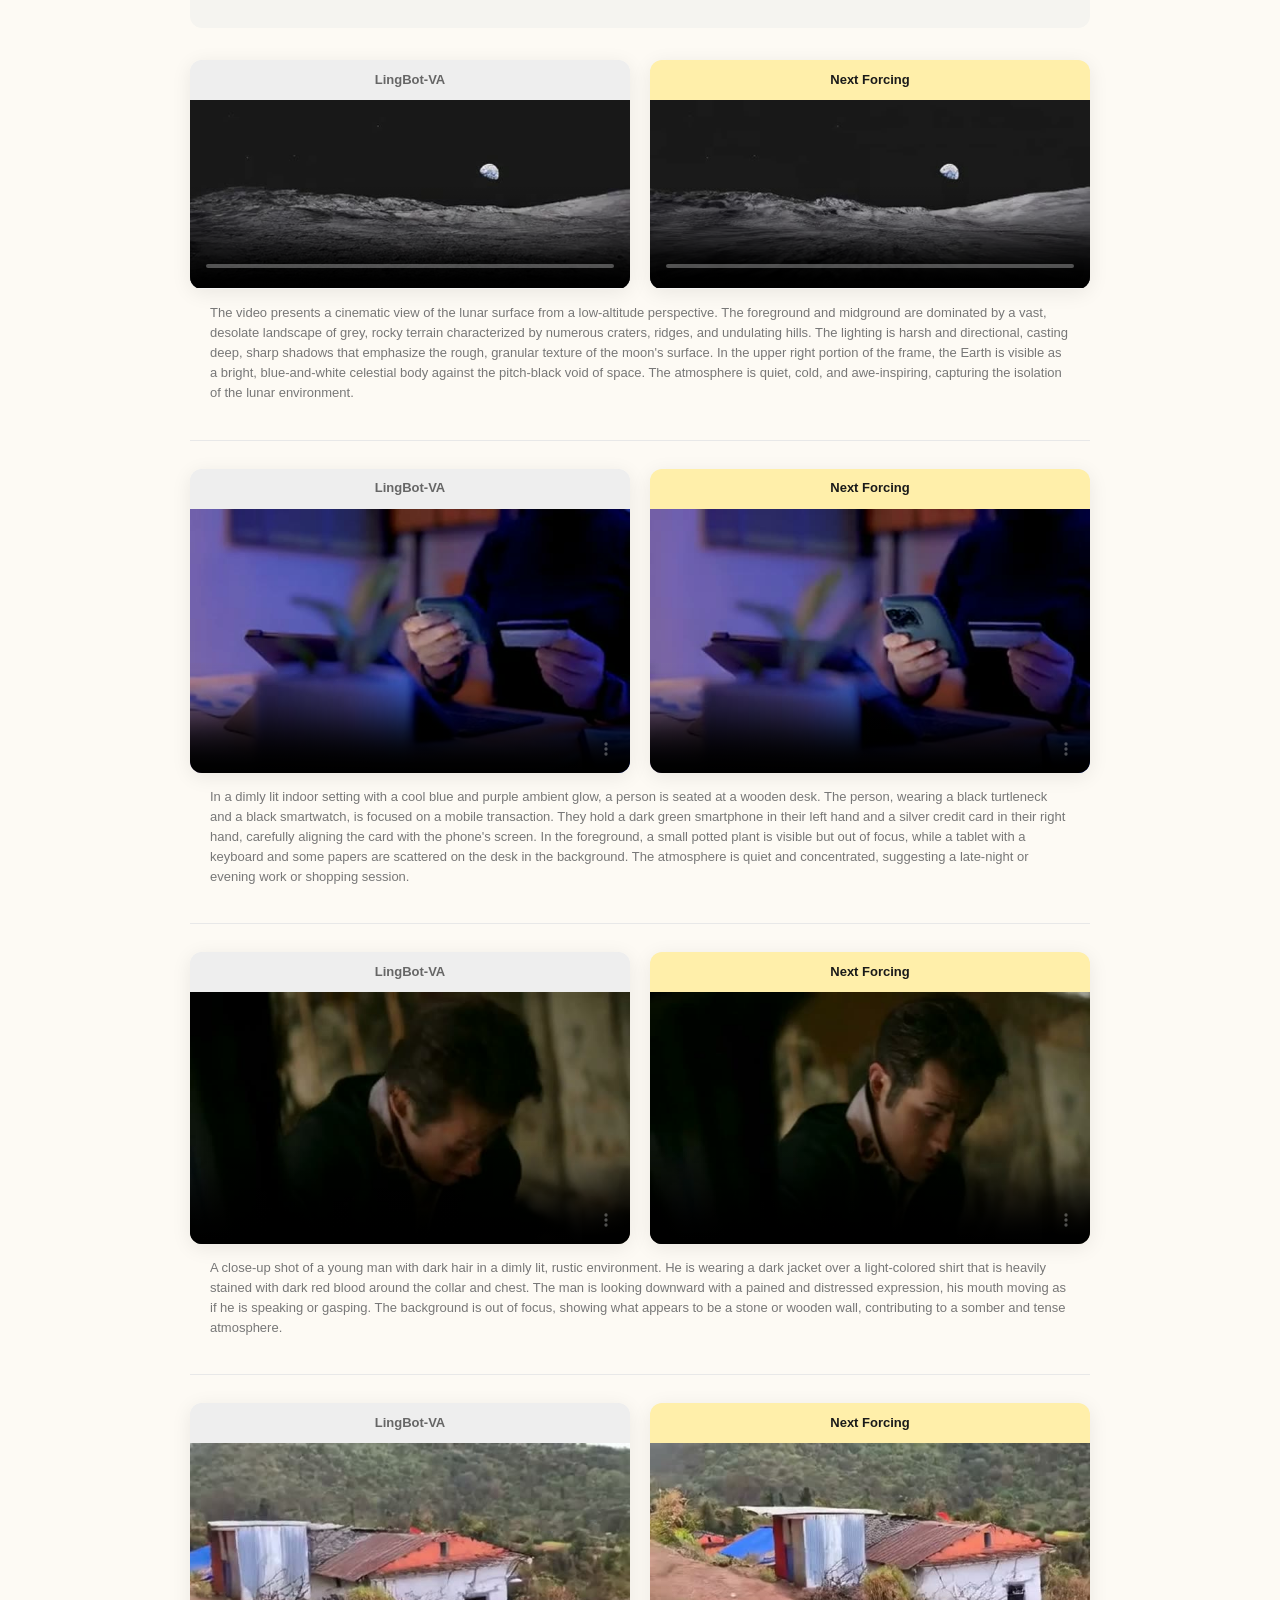
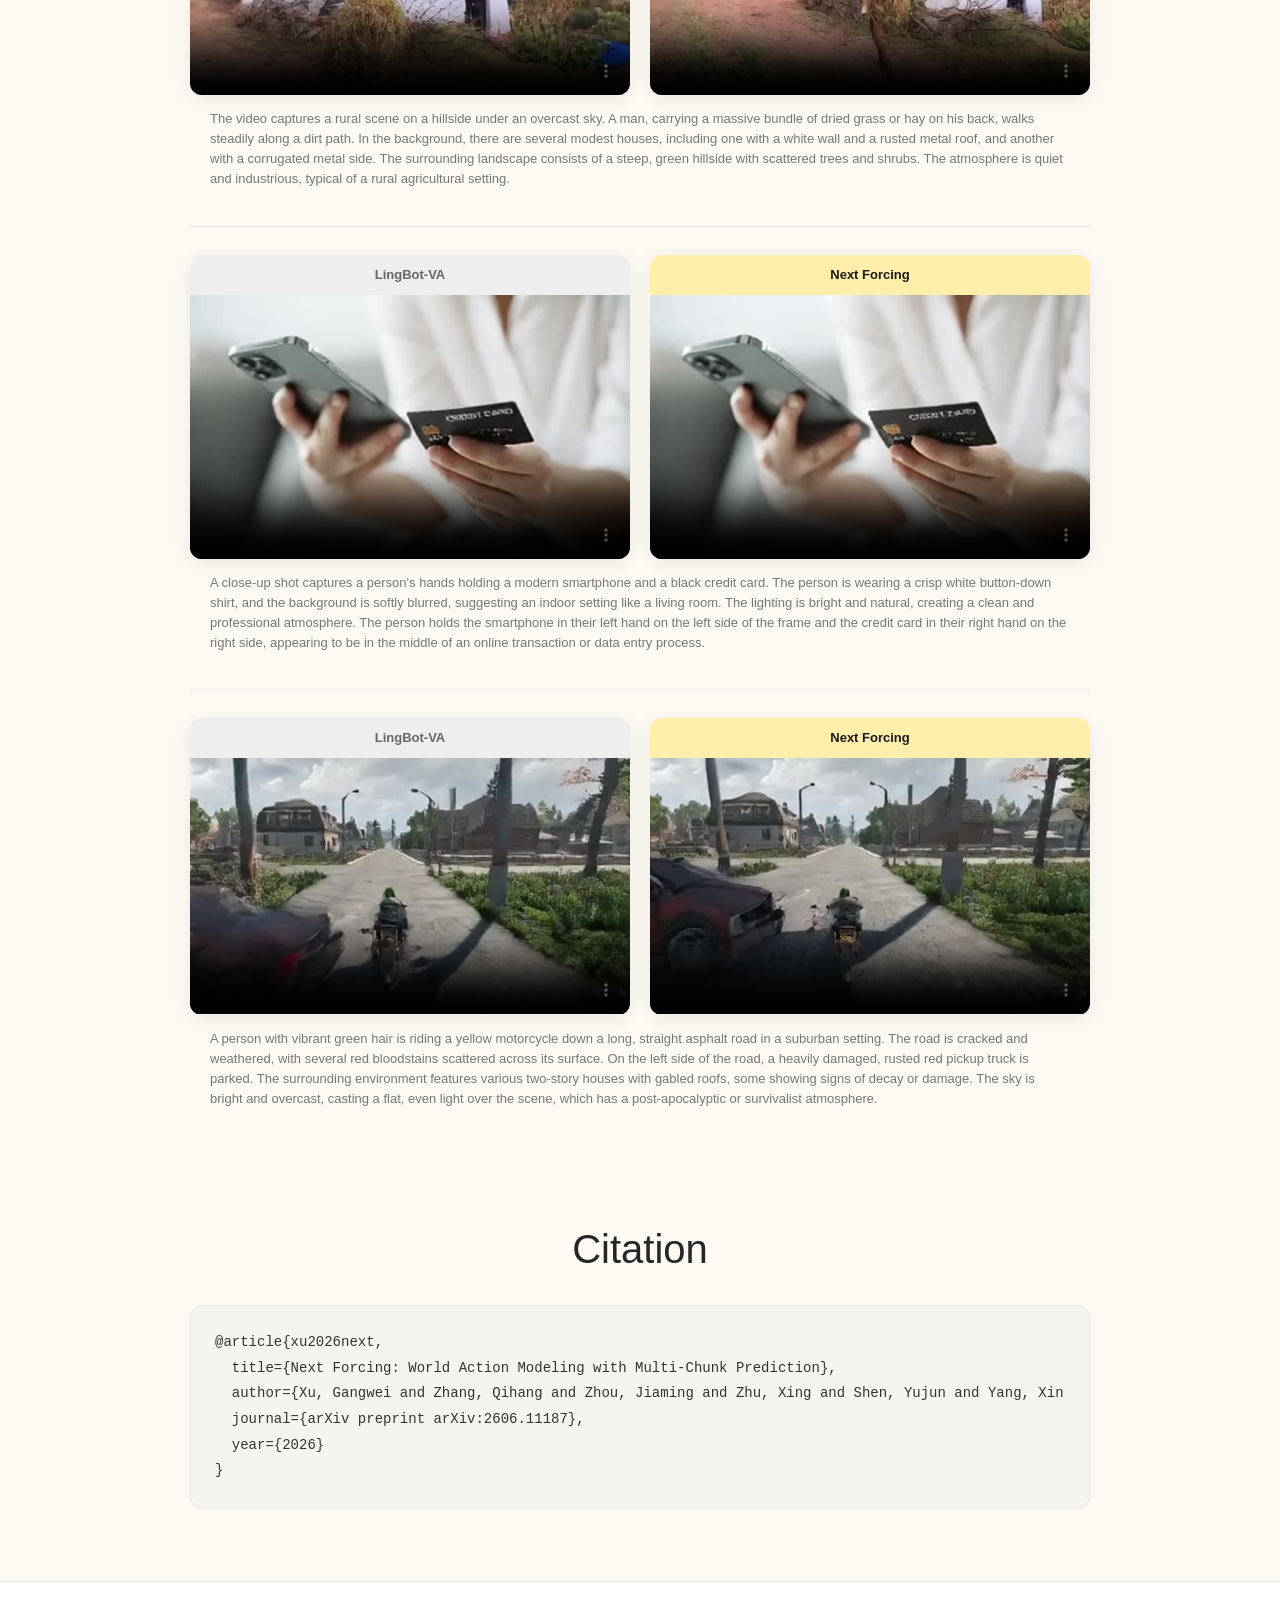
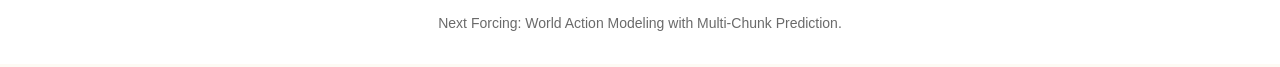
==== commit 36c60d49: "Update index.html" ====
--- a/docs/index.html
+++ b/docs/index.html
@@ -3,8 +3,8 @@
 <head>
   <meta charset="utf-8">
   <meta name="viewport" content="width=device-width, initial-scale=1">
-  <title>Next Forcing: Causal World Modeling with Multi-Chunk Prediction</title>
-  <meta name="description" content="Project page for Next Forcing, a multi-chunk prediction framework for causal world modeling.">
+  <title>Next Forcing: World Action Modeling with Multi-Chunk Prediction</title>
+  <meta name="description" content="Project page for Next Forcing, a multi-chunk prediction framework for world action modeling.">
   <link rel="icon" type="image/png" href="assets/favicon.png?v=2">
   <link rel="apple-touch-icon" href="assets/favicon.png?v=2">
   <link rel="preconnect" href="https://fonts.googleapis.com">
@@ -17,9 +17,9 @@
     <section class="hero">
       <div class="hero-shell">
         <div class="hero-copy">
-          <h1 class="hero-title" aria-label="Next Forcing: Causal World Modeling with Multi-Chunk Prediction">
+          <h1 class="hero-title" aria-label="Next Forcing: World Action Modeling with Multi-Chunk Prediction">
             <span class="hero-title-main">Next Forcing</span>
-            <span class="hero-title-sub">Causal World Modeling with Multi-Chunk Prediction</span>
+            <span class="hero-title-sub">World Action Modeling with Multi-Chunk Prediction</span>
           </h1>
           <p class="hero-authors">
             <a href="https://gangweix.github.io/" target="_blank" rel="noopener noreferrer">Gangwei Xu</a>
@@ -93,14 +93,14 @@
         </div>
       </div>
       <p class="intro-text">
-        We introduce Next Forcing, a multi-chunk prediction framework for causal world modeling. It tackles the myopic supervision problem in autoregressive video world models, where next-chunk denoising often learns local appearance shortcuts instead of long-range dynamics, especially at high frame rates. By supervising future video chunks through chained MCP modules, Next Forcing improves training convergence and enables parallel chunk prediction at inference, reducing sequential generation cost and accelerating rollout.
+        We introduce Next Forcing, a multi-chunk prediction framework for world action modeling. It tackles the myopic supervision problem in autoregressive video world models, where next-chunk denoising often learns local appearance shortcuts instead of long-range dynamics, especially at high frame rates. By supervising future video chunks through chained MCP modules, Next Forcing improves training convergence and enables parallel chunk prediction at inference, reducing sequential generation cost and accelerating rollout.
       </p>
     </section>
 
     <section class="feature-section" id="method">
       <h2 class="section-title">How It Works</h2>
       <p class="section-description">
-        Next Forcing extends causal world modeling from one-step prediction to multi-chunk prediction: chained MCP modules expose the backbone to multiple future chunks during training while keeping generation causal.
+        Next Forcing extends world action modeling from one-step prediction to multi-chunk prediction: chained MCP modules expose the backbone to multiple future chunks during training while keeping generation causal.
       </p>
 
       <div class="howitworks-content">
@@ -185,7 +185,7 @@
       <h2 class="section-title">Citation</h2>
       <div class="citation-panel">
         <pre><code>@article{xu2026next,
-  title={Next Forcing: Causal World Modeling with Multi-Chunk Prediction},
+  title={Next Forcing: World Action Modeling with Multi-Chunk Prediction},
   author={Xu, Gangwei and Zhang, Qihang and Zhou, Jiaming and Zhu, Xing and Shen, Yujun and Yang, Xin and Xu, Yinghao},
   journal={arXiv preprint arXiv:2606.11187},
   year={2026}
@@ -195,7 +195,7 @@
   </main>
 
   <footer class="footer">
-    <p>Next Forcing: Causal World Modeling with Multi-Chunk Prediction.</p>
+    <p>Next Forcing: World Action Modeling with Multi-Chunk Prediction.</p>
   </footer>
 
   <script src="script.js"></script>
